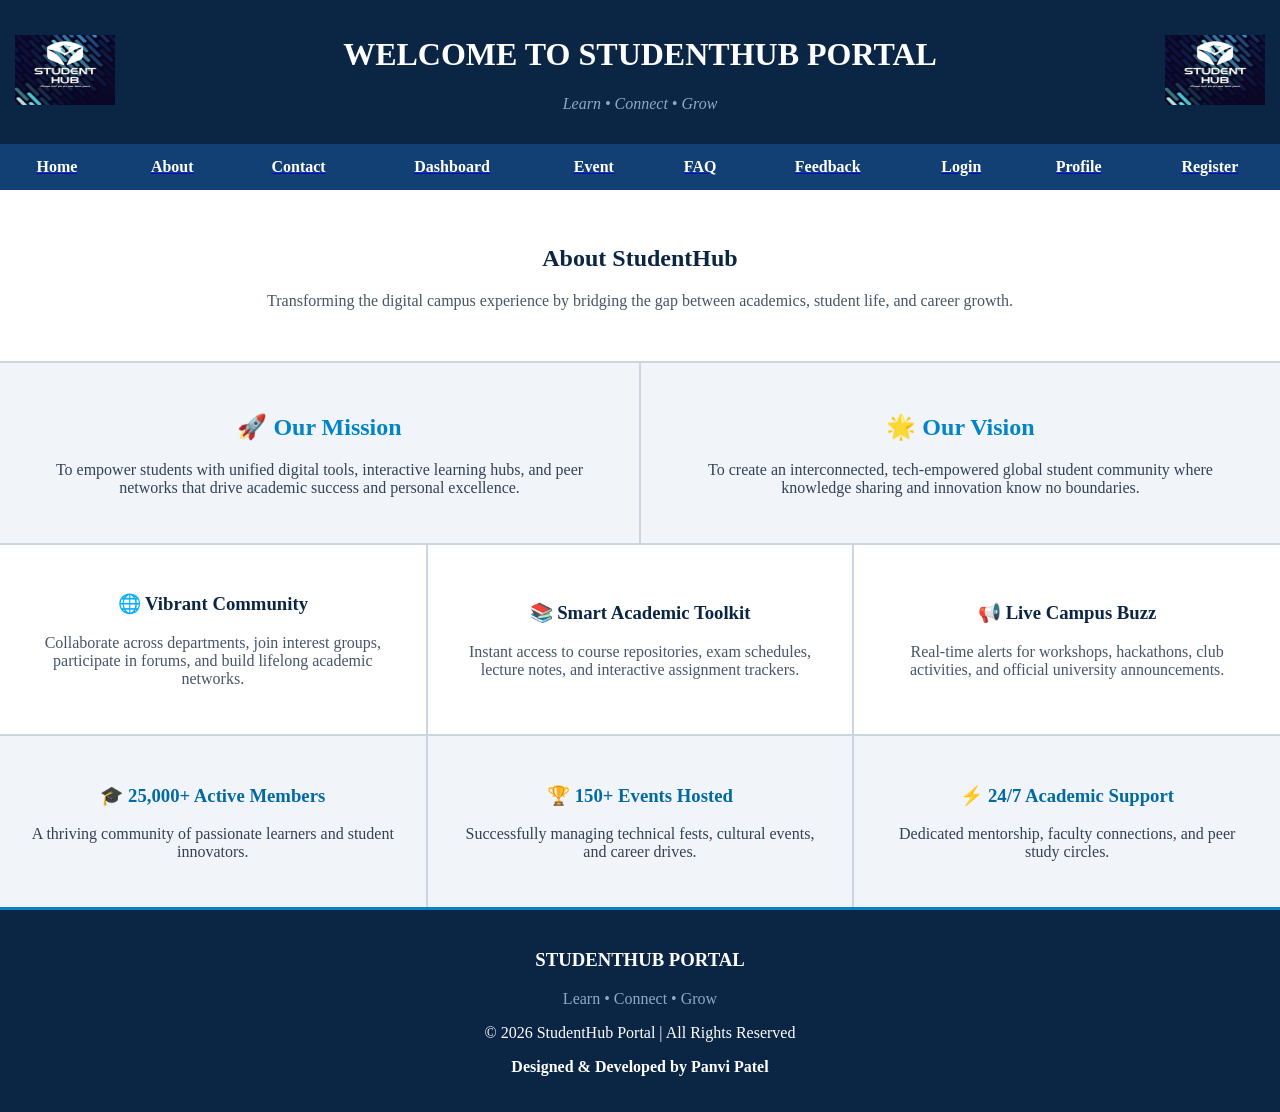
==== About.html @ 4cfa84df "Added webpage files" ====
<!DOCTYPE html>
<html lang="en">
<head>
    <meta charset="UTF-8">
    <meta name="viewport" content="width=device-width, initial-scale=1.0">
    <title>About Us - StudentHub Portal</title>
</head>
<body bgcolor="#F8FAFC" text="#0F172A" style="margin: 0; padding: 0;">

    
    <header>
        <table width="100%" bgcolor="#0B2545" cellpadding="15" style="border-collapse: collapse;">
            <tr>
            
                <td width="20%" align="left">
                    <img src="logo.jpeg" alt="StudentHub Logo" width="100" height="70">
                </td>
            
                
                <td width="60%" align="center">
                    <font color="#FFFFFF">
                        <h1>WELCOME TO STUDENTHUB PORTAL</h1>
                        <p>
                            <i>
                                <font color="#8DA9C4">Learn • Connect • Grow</font>
                            </i>
                        </p>
                    </font>
                </td>
                
                
                <td width="20%" align="right">
                    <img src="logo.jpeg" alt="StudentHub Logo" width="100" height="70">
                </td>
            </tr>
        </table>
    </header>

    
    <nav>
        <table width="100%" bgcolor="#134074" cellpadding="14" style="border-collapse: collapse;">
            <tr align="center">
                <td><a href="Home.html" target="_blank"><font color="#FFFFFF"><b>Home</b></font></a></td>
                <td><a href="About.html" target="_blank"><font color="#FFFFFF"><b>About</b></font></a></td>
                <td><a href="Contact.html" target="_blank"><font color="#FFFFFF"><b>Contact</b></font></a></td>
                <td><a href="Dashboard.html" target="_blank"><font color="#FFFFFF"><b>Dashboard</b></font></a></td>
                <td><a href="Event.html" target="_blank"><font color="#FFFFFF"><b>Event</b></font></a></td>
                <td><a href="FAQ.html" target="_blank"><font color="#FFFFFF"><b>FAQ</b></font></a></td>
                <td><a href="Feedback.html" target="_blank"><font color="#FFFFFF"><b>Feedback</b></font></a></td>
                <td><a href="Login.html" target="_blank"><font color="#FFFFFF"><b>Login</b></font></a></td>
                <td><a href="Profile.html" target="_blank"><font color="#FFFFFF"><b>Profile</b></font></a></td>
                <td><a href="Register.html" target="_blank"><font color="#FFFFFF"><b>Register</b></font></a></td>
            </tr>
        </table>
    </nav>

    <main>
        
        <section align="center">
            <table width="100%" bgcolor="#FFFFFF" cellpadding="35" style="border-bottom: 2px solid #CBD5E1; border-collapse: collapse;">
                <tr>
                    <td align="center">
                        <font color="#0B2545">
                            <h1>About StudentHub</h1>
                            <p style="font-size: 16px;">
                                <font color="#475569">
                                    Transforming the digital campus experience by bridging the gap between academics, student life, and career growth.
                                </font>
                            </p>
                        </font>
                    </td>
                </tr>
            </table>
        </section>

        
        <section>
            <table width="100%" cellpadding="30" style="border-collapse: collapse; border-bottom: 2px solid #CBD5E1;">
                <tr align="center">
                    
                    <td width="50%" bgcolor="#F1F5F9" style="border-right: 2px solid #CBD5E1;">
                        <h2><font color="#0284C7">🚀 Our Mission</font></h2>
                        <p><font color="#334155">To empower students with unified digital tools, interactive learning hubs, and peer networks that drive academic success and personal excellence.</font></p>
                    </td>
                    
                    <td width="50%" bgcolor="#F1F5F9">
                        <h2><font color="#0284C7">🌟 Our Vision</font></h2>
                        <p><font color="#334155">To create an interconnected, tech-empowered global student community where knowledge sharing and innovation know no boundaries.</font></p>
                    </td>
                </tr>
            </table>
        </section>

    
        <section>
            <table width="100%" cellpadding="30" style="border-collapse: collapse; border-bottom: 2px solid #CBD5E1;">
                <tr align="center">
                    
                    <td width="33.33%" bgcolor="#FFFFFF" style="border-right: 2px solid #CBD5E1;">
                        <h3><font color="#0B2545">🌐 Vibrant Community</font></h3>
                        <p><font color="#475569">Collaborate across departments, join interest groups, participate in forums, and build lifelong academic networks.</font></p>
                    </td>
                    
                    <td width="33.33%" bgcolor="#FFFFFF" style="border-right: 2px solid #CBD5E1;">
                        <h3><font color="#0B2545">📚 Smart Academic Toolkit</font></h3>
                        <p><font color="#475569">Instant access to course repositories, exam schedules, lecture notes, and interactive assignment trackers.</font></p>
                    </td>
                    
                    <td width="33.33%" bgcolor="#FFFFFF">
                        <h3><font color="#0B2545">📢 Live Campus Buzz</font></h3>
                        <p><font color="#475569">Real-time alerts for workshops, hackathons, club activities, and official university announcements.</font></p>
                    </td>
                </tr>
            </table>
        </section>

        
        <section>
            <table width="100%" cellpadding="30" style="border-collapse: collapse; border-bottom: 3px solid #0284C7;">
                <tr align="center">
                    
                    <td width="33.33%" bgcolor="#F1F5F9" style="border-right: 2px solid #CBD5E1;">
                        <h3><font color="#0369A1">🎓 25,000+ Active Members</font></h3>
                        <p><font color="#334155">A thriving community of passionate learners and student innovators.</font></p>
                    </td>
                    
                    <td width="33.33%" bgcolor="#F1F5F9" style="border-right: 2px solid #CBD5E1;">
                        <h3><font color="#0369A1">🏆 150+ Events Hosted</font></h3>
                        <p><font color="#334155">Successfully managing technical fests, cultural events, and career drives.</font></p>
                    </td>
                    
                    <td width="33.33%" bgcolor="#F1F5F9">
                        <h3><font color="#0369A1">⚡ 24/7 Academic Support</font></h3>
                        <p><font color="#334155">Dedicated mentorship, faculty connections, and peer study circles.</font></p>
                    </td>
                </tr>
            </table>
        </section>
    </main>

    
    <footer>
        <table width="100%" bgcolor="#0B2545" cellpadding="20" style="border-collapse: collapse;">
            <tr>
                <td align="center">
                    <font color="#FFFFFF">
                        <h3>STUDENTHUB PORTAL</h3>
                        <p><font color="#8DA9C4">Learn • Connect • Grow</font></p>
                        <p>© 2026 StudentHub Portal | All Rights Reserved</p>
                        <p><b>Designed & Developed by Panvi Patel</b></p>
                    </font>
                </td>
            </tr>
        </table>
    </footer>

</body>
</html>
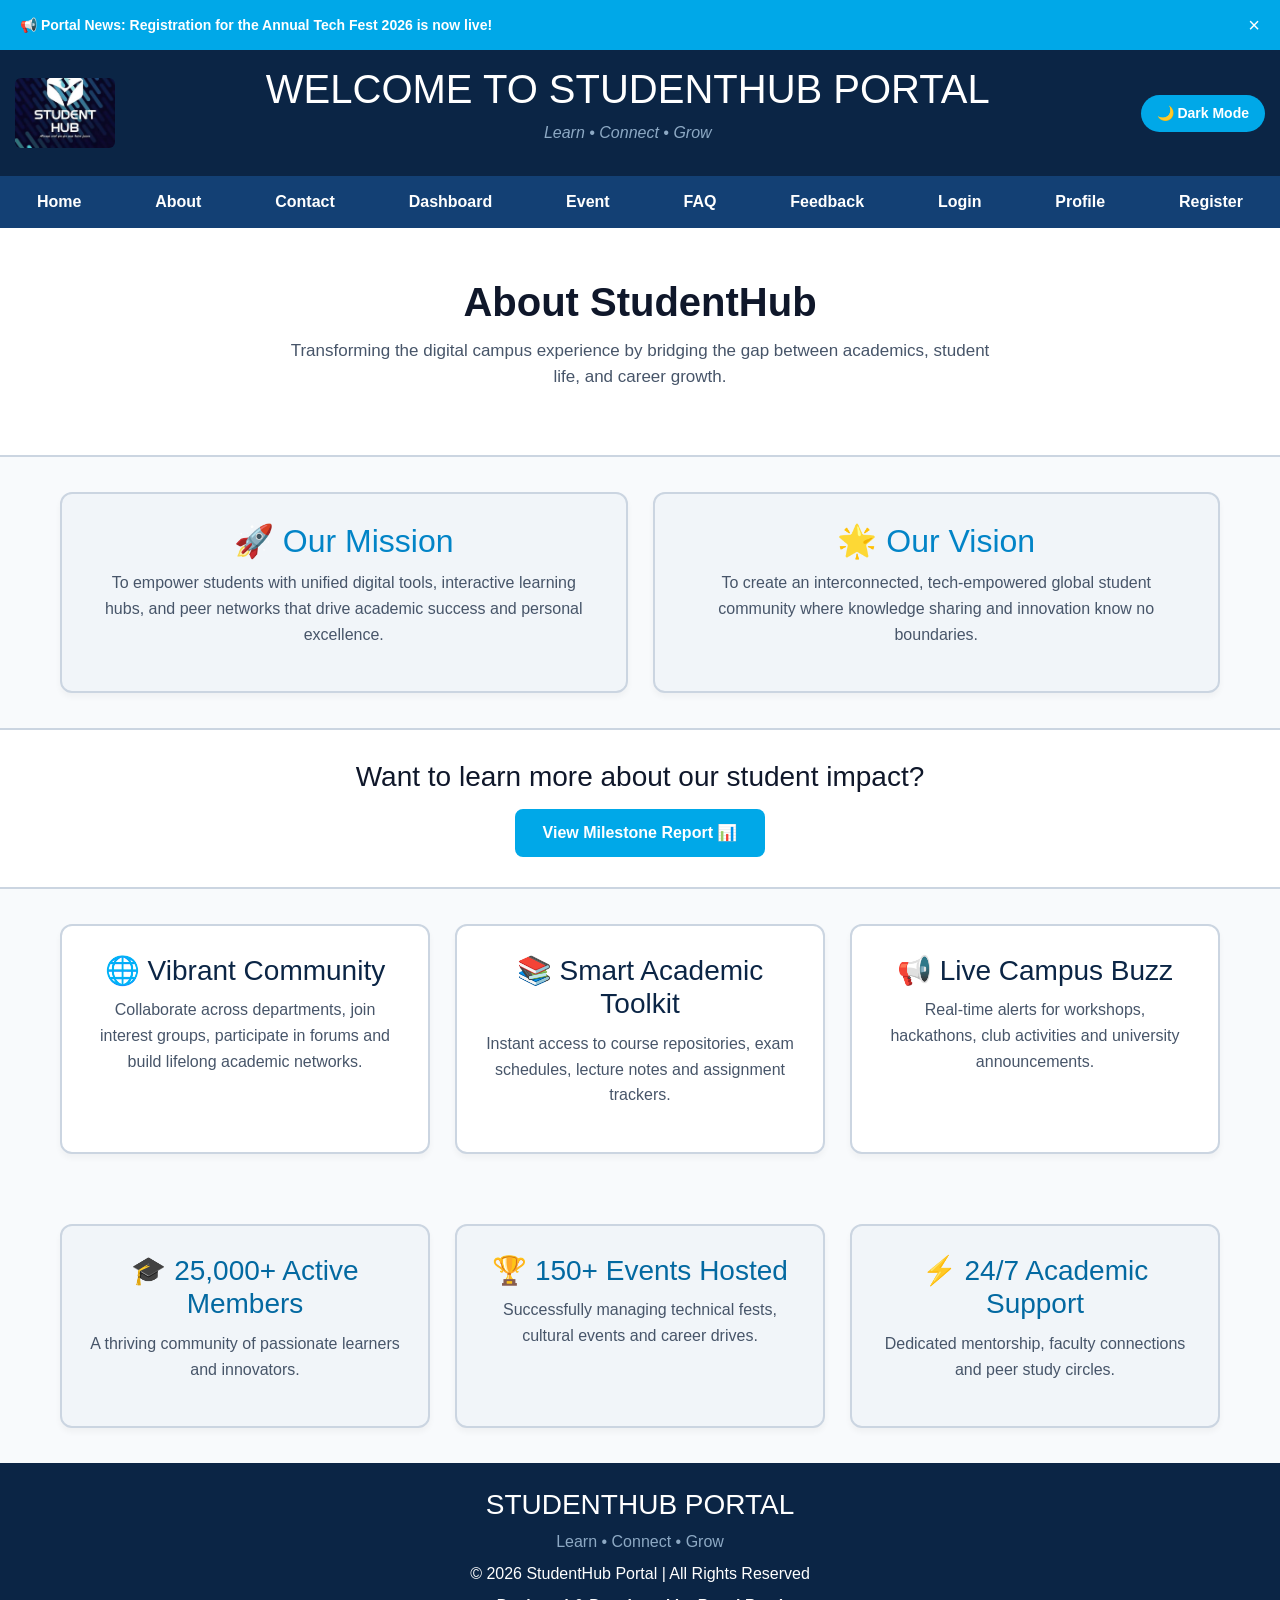
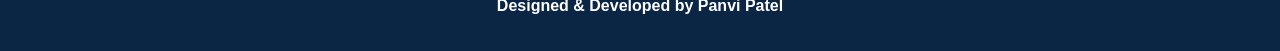
==== commit 5c9d31e1: "Initial commit - StudentHub project files" ====
--- a/About.html
+++ b/About.html
@@ -1,158 +1,475 @@
 <!DOCTYPE html>
 <html lang="en">
+
 <head>
     <meta charset="UTF-8">
     <meta name="viewport" content="width=device-width, initial-scale=1.0">
+
+    <!-- Bootstrap CSS -->
+    <link href="https://cdn.jsdelivr.net/npm/bootstrap@5.3.7/dist/css/bootstrap.min.css" rel="stylesheet">
+
     <title>About Us - StudentHub Portal</title>
+
+    <style>
+        * {
+            margin: 0;
+            padding: 0;
+            box-sizing: border-box;
+            transition: background 0.3s, color 0.3s;
+        }
+
+        /* Color Theme Variables */
+        :root {
+            --bg-color: #F8FAFC;
+            --text-color: #0F172A;
+            --card-bg: #FFFFFF;
+            --card-light: #F1F5F9;
+            --header-bg: #0B2545;
+            --navbar-bg: #134074;
+            --border-color: #CBD5E1;
+            --text-sub: #475569;
+        }
+
+        body.dark-mode {
+            --bg-color: #0F172A;
+            --text-color: #F8FAFC;
+            --card-bg: #1E293B;
+            --card-light: #334155;
+            --header-bg: #020617;
+            --navbar-bg: #0F172A;
+            --border-color: #334155;
+            --text-sub: #94A3B8;
+        }
+
+        body {
+            font-family: Arial, sans-serif;
+            background: var(--bg-color);
+            color: var(--text-color);
+        }
+
+        /* ---------- Notification Banner ---------- */
+        .notification-banner {
+            background: #00A8E8;
+            color: #fff;
+            padding: 10px 20px;
+            display: flex;
+            justify-content: space-between;
+            align-items: center;
+            font-weight: bold;
+            font-size: 14px;
+        }
+
+        .notification-banner .close-btn {
+            background: transparent;
+            border: none;
+            color: white;
+            font-size: 20px;
+            cursor: pointer;
+        }
+
+        /* ---------- Header & Theme Button ---------- */
+        .header {
+            background: var(--header-bg);
+            color: white;
+            display: flex;
+            flex-direction: column;
+            align-items: center;
+            gap: 15px;
+            padding: 15px;
+            position: relative;
+        }
+
+        .logo {
+            width: 100px;
+            height: 70px;
+            object-fit: cover;
+            border-radius: 6px;
+        }
+
+        .title {
+            text-align: center;
+        }
+
+        .title p {
+            color: #8DA9C4;
+            margin-top: 8px;
+        }
+
+        .theme-btn {
+            background: #00A8E8;
+            color: white;
+            border: none;
+            padding: 8px 16px;
+            border-radius: 20px;
+            cursor: pointer;
+            font-size: 14px;
+            font-weight: bold;
+            transition: transform 0.2s;
+        }
+
+        .theme-btn:hover {
+            transform: scale(1.05);
+        }
+
+        /* ---------- Navbar & Mobile Menu ---------- */
+        .nav-container {
+            background: var(--navbar-bg);
+            position: relative;
+        }
+
+        .hamburger {
+            display: none;
+            background: none;
+            border: none;
+            color: white;
+            font-size: 24px;
+            padding: 10px 20px;
+            cursor: pointer;
+            width: 100%;
+            text-align: left;
+        }
+
+        .navbar {
+            background: var(--navbar-bg);
+            display: flex;
+            justify-content: space-around;
+            align-items: center;
+            width: 100%;
+            padding: 14px 0px;
+            flex-wrap: nowrap;
+            overflow-x: auto;
+        }
+
+        .navbar a {
+            color: white;
+            text-decoration: none;
+            font-weight: bold;
+            white-space: nowrap;
+            padding: 0 10px;
+            transition: 0.3s;
+        }
+
+        .navbar a:hover {
+            color: #8DA9C4;
+        }
+
+        /* ---------- Sections & Cards ---------- */
+        .hero {
+            background: var(--card-bg);
+            padding: 50px 20px;
+            text-align: center;
+            border-bottom: 2px solid var(--border-color);
+        }
+
+        .hero h1 {
+            color: var(--text-color);
+            font-weight: bold;
+        }
+
+        .hero p {
+            color: var(--text-sub);
+            margin-top: 12px;
+            max-width: 700px;
+            margin-left: auto;
+            margin-right: auto;
+            font-size: 17px;
+        }
+
+        .two-column, .three-column {
+            display: grid;
+            grid-template-columns: 1fr;
+            gap: 25px;
+            padding: 35px 20px;
+            max-width: 1200px;
+            margin: auto;
+        }
+
+        .box {
+            padding: 28px;
+            border: 2px solid var(--border-color);
+            border-radius: 12px;
+            text-align: center;
+            box-shadow: 0 4px 6px rgba(0,0,0,0.04);
+            transition: transform 0.3s, box-shadow 0.3s;
+        }
+
+        .box:hover {
+            transform: translateY(-5px);
+            box-shadow: 0 8px 15px rgba(0,0,0,0.1);
+        }
+
+        .light {
+            background: var(--card-light);
+        }
+
+        .white {
+            background: var(--card-bg);
+        }
+
+        .box p {
+            color: var(--text-sub);
+            margin-top: 10px;
+            line-height: 1.6;
+        }
+
+        /* ---------- Interactive Trigger Button ---------- */
+        .cta-box {
+            text-align: center;
+            padding: 30px 20px;
+            background: var(--card-bg);
+            border-top: 2px solid var(--border-color);
+            border-bottom: 2px solid var(--border-color);
+        }
+
+        .btn-custom {
+            background: #00A8E8;
+            color: white;
+            border: none;
+            padding: 12px 28px;
+            border-radius: 8px;
+            font-size: 16px;
+            font-weight: bold;
+            cursor: pointer;
+            transition: 0.3s;
+        }
+
+        .btn-custom:hover {
+            background: #0086ba;
+        }
+
+        /* ---------- Modal Popup ---------- */
+        .modal-overlay {
+            display: none;
+            position: fixed;
+            top: 0;
+            left: 0;
+            width: 100%;
+            height: 100%;
+            background: rgba(0, 0, 0, 0.6);
+            justify-content: center;
+            align-items: center;
+            z-index: 1000;
+        }
+
+        .modal-box {
+            background: var(--card-bg);
+            color: var(--text-color);
+            padding: 30px;
+            border-radius: 12px;
+            max-width: 480px;
+            width: 90%;
+            text-align: center;
+            position: relative;
+            box-shadow: 0 10px 25px rgba(0,0,0,0.2);
+        }
+
+        .modal-close {
+            position: absolute;
+            top: 12px;
+            right: 18px;
+            background: none;
+            border: none;
+            font-size: 24px;
+            cursor: pointer;
+            color: var(--text-color);
+        }
+
+        /* ---------- Footer ---------- */
+        footer {
+            background: var(--header-bg);
+            color: white;
+            text-align: center;
+            padding: 25px 20px;
+        }
+
+        footer p {
+            margin: 8px 0;
+        }
+
+        .tag {
+            color: #8DA9C4;
+        }
+
+        /* ---------- Responsive Breakpoints ---------- */
+        @media(max-width: 767px) {
+            .hamburger {
+                display: block;
+            }
+
+            .navbar {
+                display: none;
+                flex-direction: column;
+                padding: 10px 0;
+                gap: 12px;
+            }
+
+            .navbar.show {
+                display: flex;
+            }
+        }
+
+        @media(min-width: 768px) {
+            .header {
+                flex-direction: row;
+                justify-content: space-between;
+            }
+
+            .two-column {
+                grid-template-columns: repeat(2, 1fr);
+            }
+
+            .three-column {
+                grid-template-columns: repeat(3, 1fr);
+            }
+        }
+    </style>
 </head>
-<body bgcolor="#F8FAFC" text="#0F172A" style="margin: 0; padding: 0;">
-
-    
-    <header>
-        <table width="100%" bgcolor="#0B2545" cellpadding="15" style="border-collapse: collapse;">
-            <tr>
-            
-                <td width="20%" align="left">
-                    <img src="logo.jpeg" alt="StudentHub Logo" width="100" height="70">
-                </td>
-            
-                
-                <td width="60%" align="center">
-                    <font color="#FFFFFF">
-                        <h1>WELCOME TO STUDENTHUB PORTAL</h1>
-                        <p>
-                            <i>
-                                <font color="#8DA9C4">Learn • Connect • Grow</font>
-                            </i>
-                        </p>
-                    </font>
-                </td>
-                
-                
-                <td width="20%" align="right">
-                    <img src="logo.jpeg" alt="StudentHub Logo" width="100" height="70">
-                </td>
-            </tr>
-        </table>
+
+<body>
+
+    <!-- 1. Dynamic Notification Banner -->
+    <div class="notification-banner" id="banner">
+        <span>📢 Portal News: Registration for the Annual Tech Fest 2026 is now live!</span>
+        <button class="close-btn">&times;</button>
+    </div>
+
+    <!-- Header with Theme Switcher -->
+    <header class="header">
+        <img src="logo.jpeg" class="logo" alt="logo">
+
+        <div class="title">
+            <h1>WELCOME TO STUDENTHUB PORTAL</h1>
+            <p><i>Learn • Connect • Grow</i></p>
+        </div>
+
+        <button class="theme-btn" id="themeToggle">🌙 Dark Mode</button>
     </header>
 
-    
-    <nav>
-        <table width="100%" bgcolor="#134074" cellpadding="14" style="border-collapse: collapse;">
-            <tr align="center">
-                <td><a href="Home.html" target="_blank"><font color="#FFFFFF"><b>Home</b></font></a></td>
-                <td><a href="About.html" target="_blank"><font color="#FFFFFF"><b>About</b></font></a></td>
-                <td><a href="Contact.html" target="_blank"><font color="#FFFFFF"><b>Contact</b></font></a></td>
-                <td><a href="Dashboard.html" target="_blank"><font color="#FFFFFF"><b>Dashboard</b></font></a></td>
-                <td><a href="Event.html" target="_blank"><font color="#FFFFFF"><b>Event</b></font></a></td>
-                <td><a href="FAQ.html" target="_blank"><font color="#FFFFFF"><b>FAQ</b></font></a></td>
-                <td><a href="Feedback.html" target="_blank"><font color="#FFFFFF"><b>Feedback</b></font></a></td>
-                <td><a href="Login.html" target="_blank"><font color="#FFFFFF"><b>Login</b></font></a></td>
-                <td><a href="Profile.html" target="_blank"><font color="#FFFFFF"><b>Profile</b></font></a></td>
-                <td><a href="Register.html" target="_blank"><font color="#FFFFFF"><b>Register</b></font></a></td>
-            </tr>
-        </table>
-    </nav>
+    <!-- Navbar with Mobile Hamburger Button -->
+    <div class="nav-container">
+        <button class="hamburger">☰ Menu</button>
+        <nav class="navbar" id="navLinks">
+            <a href="Home.html">Home</a>
+            <a href="About.html">About</a>
+            <a href="Contact.html">Contact</a>
+            <a href="Dashboard.html">Dashboard</a>
+            <a href="Event.html">Event</a>
+            <a href="FAQ.html">FAQ</a>
+            <a href="Feedback.html">Feedback</a>
+            <a href="Login.html">Login</a>
+            <a href="Profile.html">Profile</a>
+            <a href="Register.html">Register</a>
+        </nav>
+    </div>
 
     <main>
-        
-        <section align="center">
-            <table width="100%" bgcolor="#FFFFFF" cellpadding="35" style="border-bottom: 2px solid #CBD5E1; border-collapse: collapse;">
-                <tr>
-                    <td align="center">
-                        <font color="#0B2545">
-                            <h1>About StudentHub</h1>
-                            <p style="font-size: 16px;">
-                                <font color="#475569">
-                                    Transforming the digital campus experience by bridging the gap between academics, student life, and career growth.
-                                </font>
-                            </p>
-                        </font>
-                    </td>
-                </tr>
-            </table>
+        <!-- Hero Section -->
+        <section class="hero">
+            <h1>About StudentHub</h1>
+            <p>
+                Transforming the digital campus experience by bridging the gap between academics,
+                student life, and career growth.
+            </p>
         </section>
 
-        
-        <section>
-            <table width="100%" cellpadding="30" style="border-collapse: collapse; border-bottom: 2px solid #CBD5E1;">
-                <tr align="center">
-                    
-                    <td width="50%" bgcolor="#F1F5F9" style="border-right: 2px solid #CBD5E1;">
-                        <h2><font color="#0284C7">🚀 Our Mission</font></h2>
-                        <p><font color="#334155">To empower students with unified digital tools, interactive learning hubs, and peer networks that drive academic success and personal excellence.</font></p>
-                    </td>
-                    
-                    <td width="50%" bgcolor="#F1F5F9">
-                        <h2><font color="#0284C7">🌟 Our Vision</font></h2>
-                        <p><font color="#334155">To create an interconnected, tech-empowered global student community where knowledge sharing and innovation know no boundaries.</font></p>
-                    </td>
-                </tr>
-            </table>
+        <!-- Mission & Vision -->
+        <section class="two-column">
+            <div class="box light">
+                <h2 style="color:#0284C7;">🚀 Our Mission</h2>
+                <p>
+                    To empower students with unified digital tools, interactive learning hubs,
+                    and peer networks that drive academic success and personal excellence.
+                </p>
+            </div>
+
+            <div class="box light">
+                <h2 style="color:#0284C7;">🌟 Our Vision</h2>
+                <p>
+                    To create an interconnected, tech-empowered global student community
+                    where knowledge sharing and innovation know no boundaries.
+                </p>
+            </div>
         </section>
 
-    
-        <section>
-            <table width="100%" cellpadding="30" style="border-collapse: collapse; border-bottom: 2px solid #CBD5E1;">
-                <tr align="center">
-                    
-                    <td width="33.33%" bgcolor="#FFFFFF" style="border-right: 2px solid #CBD5E1;">
-                        <h3><font color="#0B2545">🌐 Vibrant Community</font></h3>
-                        <p><font color="#475569">Collaborate across departments, join interest groups, participate in forums, and build lifelong academic networks.</font></p>
-                    </td>
-                    
-                    <td width="33.33%" bgcolor="#FFFFFF" style="border-right: 2px solid #CBD5E1;">
-                        <h3><font color="#0B2545">📚 Smart Academic Toolkit</font></h3>
-                        <p><font color="#475569">Instant access to course repositories, exam schedules, lecture notes, and interactive assignment trackers.</font></p>
-                    </td>
-                    
-                    <td width="33.33%" bgcolor="#FFFFFF">
-                        <h3><font color="#0B2545">📢 Live Campus Buzz</font></h3>
-                        <p><font color="#475569">Real-time alerts for workshops, hackathons, club activities, and official university announcements.</font></p>
-                    </td>
-                </tr>
-            </table>
+        <!-- Interactive Popup Trigger Section -->
+        <section class="cta-box">
+            <h3 style="margin-bottom: 15px;">Want to learn more about our student impact?</h3>
+            <button class="btn-custom btn-open-modal">View Milestone Report 📊</button>
         </section>
 
-        
-        <section>
-            <table width="100%" cellpadding="30" style="border-collapse: collapse; border-bottom: 3px solid #0284C7;">
-                <tr align="center">
-                    
-                    <td width="33.33%" bgcolor="#F1F5F9" style="border-right: 2px solid #CBD5E1;">
-                        <h3><font color="#0369A1">🎓 25,000+ Active Members</font></h3>
-                        <p><font color="#334155">A thriving community of passionate learners and student innovators.</font></p>
-                    </td>
-                    
-                    <td width="33.33%" bgcolor="#F1F5F9" style="border-right: 2px solid #CBD5E1;">
-                        <h3><font color="#0369A1">🏆 150+ Events Hosted</font></h3>
-                        <p><font color="#334155">Successfully managing technical fests, cultural events, and career drives.</font></p>
-                    </td>
-                    
-                    <td width="33.33%" bgcolor="#F1F5F9">
-                        <h3><font color="#0369A1">⚡ 24/7 Academic Support</font></h3>
-                        <p><font color="#334155">Dedicated mentorship, faculty connections, and peer study circles.</font></p>
-                    </td>
-                </tr>
-            </table>
+        <!-- Features -->
+        <section class="three-column">
+            <div class="box white">
+                <h3 style="color:#0B2545;">🌐 Vibrant Community</h3>
+                <p>
+                    Collaborate across departments, join interest groups,
+                    participate in forums and build lifelong academic networks.
+                </p>
+            </div>
+
+            <div class="box white">
+                <h3 style="color:#0B2545;">📚 Smart Academic Toolkit</h3>
+                <p>
+                    Instant access to course repositories, exam schedules,
+                    lecture notes and assignment trackers.
+                </p>
+            </div>
+
+            <div class="box white">
+                <h3 style="color:#0B2545;">📢 Live Campus Buzz</h3>
+                <p>
+                    Real-time alerts for workshops, hackathons,
+                    club activities and university announcements.
+                </p>
+            </div>
         </section>
+
+        <!-- Statistics Grid -->
+        <section class="three-column">
+            <div class="box light">
+                <h3 style="color:#0369A1;">🎓 25,000+ Active Members</h3>
+                <p>A thriving community of passionate learners and innovators.</p>
+            </div>
+
+            <div class="box light">
+                <h3 style="color:#0369A1;">🏆 150+ Events Hosted</h3>
+                <p>Successfully managing technical fests, cultural events and career drives.</p>
+            </div>
+
+            <div class="box light">
+                <h3 style="color:#0369A1;">⚡ 24/7 Academic Support</h3>
+                <p>Dedicated mentorship, faculty connections and peer study circles.</p>
+            </div>
+        </section>
+
+        <!-- Dynamic Modal Popup -->
+        <div class="modal-overlay" id="customModal">
+            <div class="modal-box">
+                <button class="modal-close">&times;</button>
+                <h3 style="color:#0B2545; margin-bottom: 12px;">📊 StudentHub 2026 Impact Report</h3>
+                <p style="text-align: left; margin-bottom: 8px;">• Over <b>25,000+</b> active students onboarded.</p>
+                <p style="text-align: left; margin-bottom: 8px;">• <b>150+</b> successful events organized across departments.</p>
+                <p style="text-align: left; margin-bottom: 15px;">• <b>98%</b> positive feedback on academic resources accessibility.</p>
+                <button class="btn-custom btn-close-modal">Close Report</button>
+            </div>
+        </div>
     </main>
 
-    
     <footer>
-        <table width="100%" bgcolor="#0B2545" cellpadding="20" style="border-collapse: collapse;">
-            <tr>
-                <td align="center">
-                    <font color="#FFFFFF">
-                        <h3>STUDENTHUB PORTAL</h3>
-                        <p><font color="#8DA9C4">Learn • Connect • Grow</font></p>
-                        <p>© 2026 StudentHub Portal | All Rights Reserved</p>
-                        <p><b>Designed & Developed by Panvi Patel</b></p>
-                    </font>
-                </td>
-            </tr>
-        </table>
+        <h3>STUDENTHUB PORTAL</h3>
+
+        <p class="tag">Learn • Connect • Grow</p>
+
+        <p>© 2026 StudentHub Portal | All Rights Reserved</p>
+
+        <p><b>Designed & Developed by Panvi Patel</b></p>
     </footer>
+
+    <!-- Bootstrap JS -->
+    <script src="https://cdn.jsdelivr.net/npm/bootstrap@5.3.7/dist/js/bootstrap.bundle.min.js"></script>
+
+    <!-- Custom JavaScript -->
+    <script src="script.js"></script>
 
 </body>
 </html>
